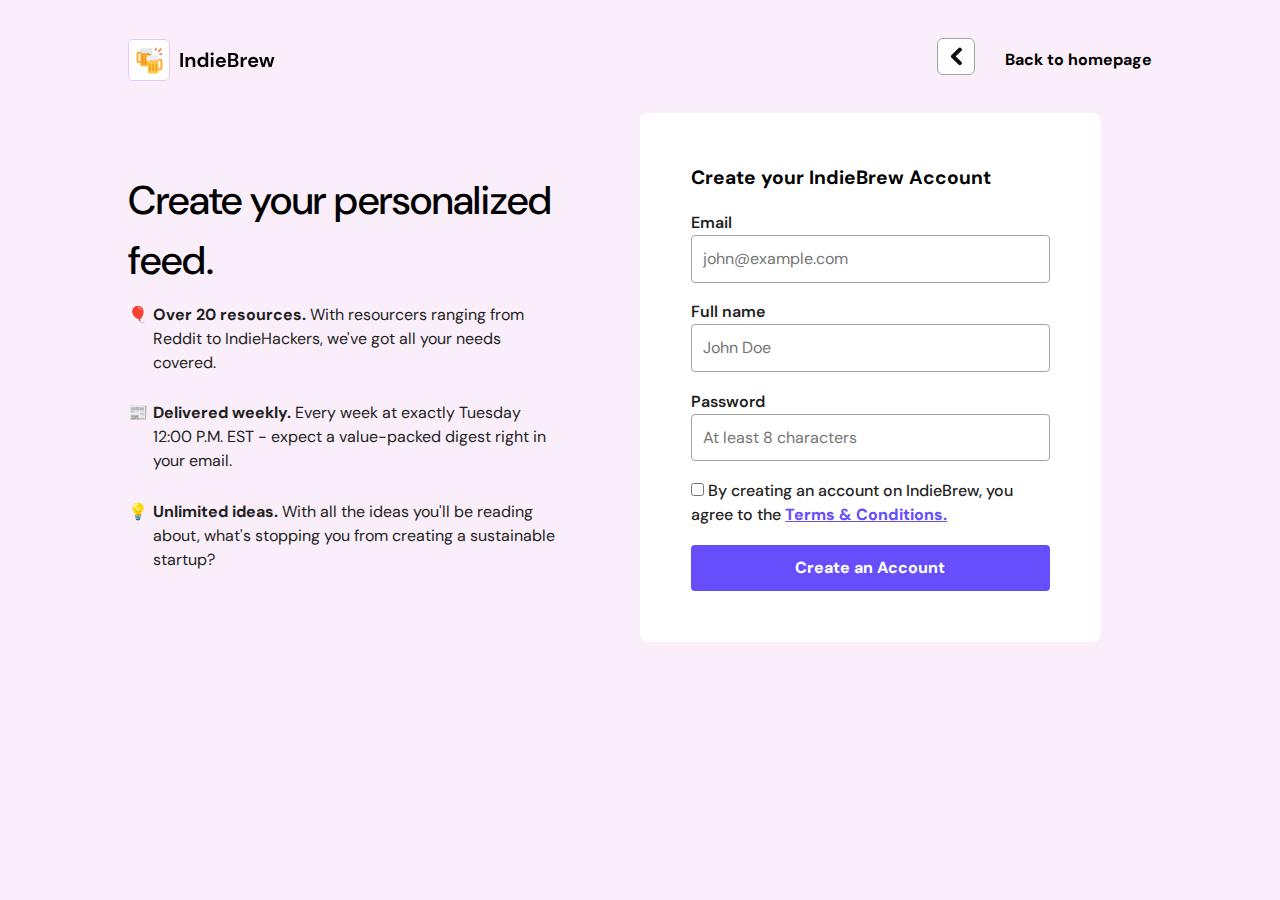
==== sign-up.html @ d805ede8 "sign-up page" ====
<!DOCTYPE html>
<html lang="en">
<head>
    <meta charset="UTF-8">
    <meta name="viewport" content="width=device-width, initial-scale=1.0">
    <title>IndieBrew Sign up</title>

    <link rel="preconnect" href="https://fonts.googleapis.com">
    <link rel="preconnect" href="https://fonts.gstatic.com" crossorigin>
    <link href="https://fonts.googleapis.com/css2?family=DM+Sans:ital,opsz,wght@0,9..40,100..1000;1,9..40,100..1000&display=swap" rel="stylesheet">
    <link rel="stylesheet" href="reset.css">
    <link rel="stylesheet" href="sign-up.css">
</head>
<body>

    <header class="header">
        <img class="logo-indiebew" src="./Assets/logo(1).svg" alt="Logo of IndieBrew">
        <nav class="navbar">
            <a href="index.html">
                <img class="back-arrow-icon" src="./Assets/back-arrow.svg" alt="">
            </a>
            <h1>Back to homepage</h1>
        </nav>
    </header>

    <main>
        <section class="main-infos">
            <h2>Create your personalized feed.</h2>
            
            <section class="main-text">
                <div>
                    <span class="ballon emoji">&#127880;</span>
                    <p class="text"><b>Over 20 resources.</b> With resourcers ranging from Reddit to IndieHackers, we've got all your needs covered.</p>   
                </div>
                <div>
                    <span class="news emoji">&#128240;</span>
                    <p class="text"><b>Delivered weekly.</b> Every week at exactly Tuesday 12:00 P.M. EST - expect a value-packed digest right in your email.</p> 
                </div>
                <div>
                    <span class="lamp emoji">&#128161;</span>
                    <p class="text"><b>Unlimited ideas.</b> With all the ideas you'll be reading about, what's stopping you from creating a sustainable startup?</p>
                </div>
            </section>
            
        </section>

        <section class="forms">
            <div class="forms-title">
                <h2>Create your IndieBrew Account</h2>
            </div>

            <form action="#">
                <div class="box-form">
                    <label class="title-input" for="email">Email</label>
                    <input class="input" type="email" id="email" name="email" placeholder="john@example.com" required>
                </div>
                <div class="box-form">
                    <label class="title-input" for="fullname">Full name</label>
                    <input class="input" type="text" id="fullname" name="fullname" placeholder="John Doe" required>
                </div>
                <div class="box-form">
                    <label class="title-input" for="password">Password</label>
                    <input class="input" type="password" id="password" name="password" placeholder="At least 8 characters" required>
                </div>
            </form>

            <div class="terms">
                <input class="checkbox" type="checkbox" name="terms" id="terms-conditions">
                <label class="check-terms" for="terms-conditions">By creating an account on IndieBrew, you agree to the <u>Terms & Conditions.</u></label>
            </div>

            <button class="create-account">Create an Account</button>
            
        </section>
    </main>
</body>
</html>
---- sign-up.css ----
:root {
    --blue: #2604f9;
    --gray: #5a5a5a;
    --gray2: #a5a4a4;
    --white: #fff;
    --white2:#fdfcf9;
    --black: #1f1f1f;
    --violet: #664efc;
    --light-pink: #f9eef9;
}

body {
    font-family: 'DM Sans', sans-serif;
    background-color: var(--light-pink);
    height: 100vh;
    padding: 3% 10%;
}

/* Header */

.header {
    display: flex;
    justify-content: space-between;
}

.navbar {
    display: flex;
    align-items: center;
    gap: 20px;
}

.back-arrow-icon {
    background-color: #fff;
    border: 1px solid var(--gray2);
    border-radius: 6px;
    display: inline-block;
    margin-right: 10px;
    padding: 8px 12px;
}

main {
   margin-top: 3%; 
   display: grid;
   grid-template-columns: 1fr 1fr;
   align-items: center;
}

.main-infos {
    margin-right: 15%;
}

.main-infos h2 {
    font-size: 2.5rem;
    font-weight: 500;
}

.main-text {
    display: flex;
    flex-flow: column wrap;
    
}

.main-text div {
    display: flex;
    margin: 3% 0;
    gap: 5px;
    flex-shrink: 1;
}

.text {
    color: var(--black);
    font-weight: 400;
}


.forms {
    background-color: var(--white);
    padding: 10%;
    border-radius: 8px;
    display: flex;
    flex-direction: column;
    width: 90%;
}

.forms-title h2 {
    font-size: 1.2rem;
    flex-shrink: 1;
}

.box-form {
    display: flex;
    flex-direction: column;
    margin: 5% 0;
}

.title-input {
    color: var(--black);
    font-weight: 600;
}

.input {
    border: 1px solid var(--gray2);
    padding: 3%;
    border-radius: 4px;
    flex-shrink: 1;
}

.terms {
    margin-bottom: 5%;
    flex-shrink: 1;
}

.check-terms {
    color: var(--black);
    font-weight: 500;
}

.check-terms u {
    color: var(--violet);
    font-weight: 800;
}
.checkbox {
    border: 1px solid var(--gray2);
}

.create-account {
    border: none;
    padding: 3%;
    border-radius: 4px;
    background-color: var(--violet);
    color: var(--white);
    font-weight: 800;
    flex-shrink: 1;
}

@media (max-width: 810px) {
    body {
        padding: 3%;
    }

    main {
        display: flex;
        flex-direction: column;
    }
    .forms {
        width: 100%;
    }
}

@media (max-width: 560px) {
    .navbar h1 {
        display: none;
    }
    body {
        padding: 5%;
    }
}
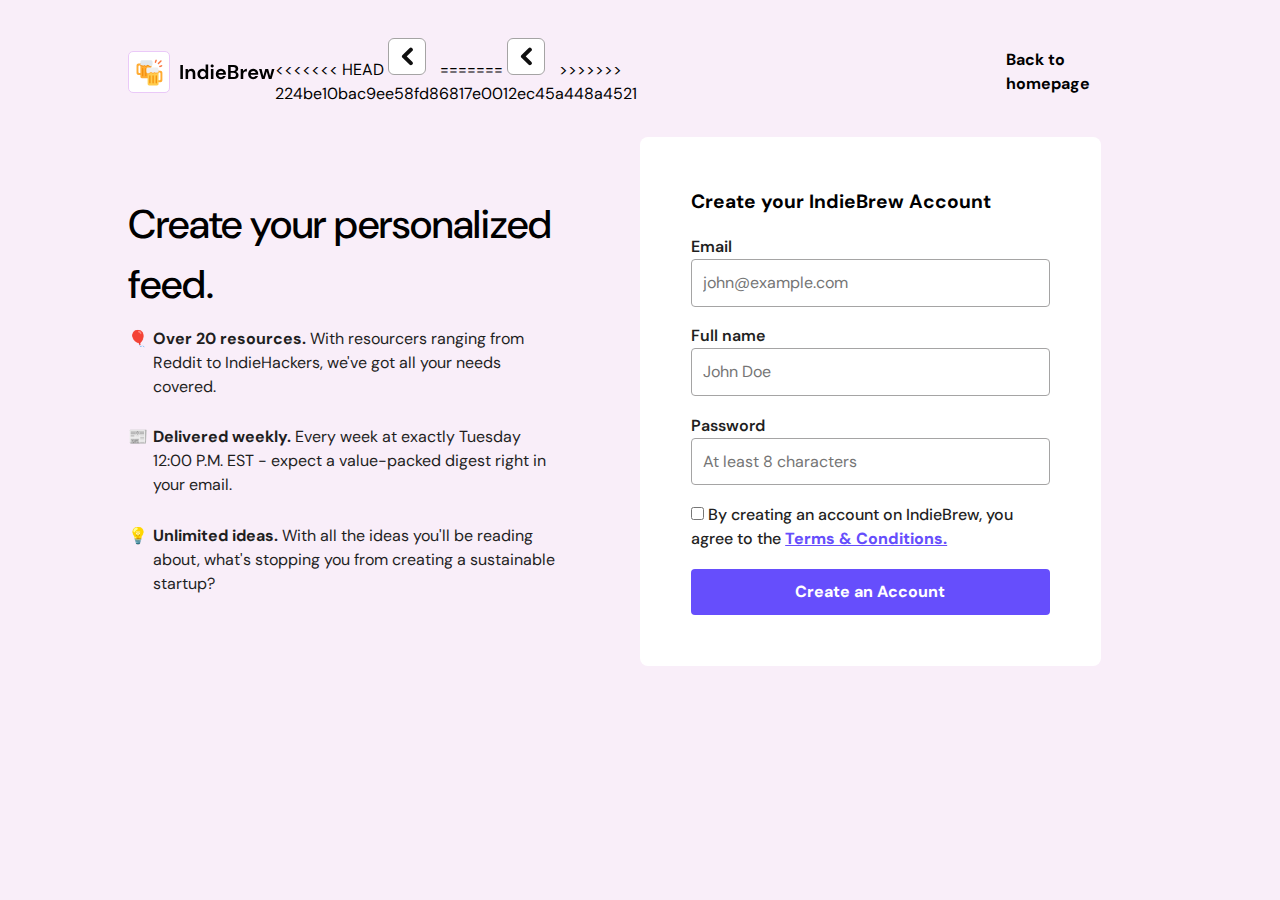
==== commit 55e051ff: "Merge branch 'main' of https://github.com/ligya-augusto/indiebrew-codewell" ====
--- a/sign-up.html
+++ b/sign-up.html
@@ -8,16 +8,20 @@
     <link rel="preconnect" href="https://fonts.googleapis.com">
     <link rel="preconnect" href="https://fonts.gstatic.com" crossorigin>
     <link href="https://fonts.googleapis.com/css2?family=DM+Sans:ital,opsz,wght@0,9..40,100..1000;1,9..40,100..1000&display=swap" rel="stylesheet">
-    <link rel="stylesheet" href="reset.css">
-    <link rel="stylesheet" href="sign-up.css">
+    <link rel="stylesheet" href="./Assets/css/reset.css">
+    <link rel="stylesheet" href="./Assets/css/sign-up.css">
 </head>
 <body>
 
     <header class="header">
-        <img class="logo-indiebew" src="./Assets/logo(1).svg" alt="Logo of IndieBrew">
+        <img class="logo-indiebew" src="./img/logo(1).svg" alt="Logo of IndieBrew">
         <nav class="navbar">
             <a href="index.html">
-                <img class="back-arrow-icon" src="./Assets/back-arrow.svg" alt="">
+<<<<<<< HEAD
+                <img class="back-arrow-icon" src="./img/back-arrow.svg" alt="">
+=======
+                <img class="back-arrow-icon" src="./Assets/img/back-arrow.svg" alt="">
+>>>>>>> 224be10bac9ee58fd86817e0012ec45a448a4521
             </a>
             <h1>Back to homepage</h1>
         </nav>
--- a/Assets/css/sign-up.css
+++ b/Assets/css/sign-up.css
@@ -0,0 +1,161 @@
+:root {
+    --blue: #2604f9;
+    --gray: #5a5a5a;
+    --gray2: #a5a4a4;
+    --white: #fff;
+    --white2:#fdfcf9;
+    --black: #1f1f1f;
+    --violet: #664efc;
+    --light-pink: #f9eef9;
+}
+
+body {
+    font-family: 'DM Sans', sans-serif;
+    background-color: var(--light-pink);
+    height: 100vh;
+    padding: 3% 10%;
+}
+
+/* Header */
+
+.header {
+    display: flex;
+    justify-content: space-between;
+}
+
+.navbar {
+    display: flex;
+    align-items: center;
+    gap: 20px;
+}
+
+.back-arrow-icon {
+    background-color: #fff;
+    border: 1px solid var(--gray2);
+    border-radius: 6px;
+    display: inline-block;
+    margin-right: 10px;
+    padding: 8px 12px;
+}
+
+main {
+   margin-top: 3%; 
+   display: grid;
+   grid-template-columns: 1fr 1fr;
+   align-items: center;
+}
+
+.main-infos {
+    margin-right: 15%;
+}
+
+.main-infos h2 {
+    font-size: 2.5rem;
+    font-weight: 500;
+}
+
+.main-text {
+    display: flex;
+    flex-flow: column wrap;
+    
+}
+
+.main-text div {
+    display: flex;
+    margin: 3% 0;
+    gap: 5px;
+    flex-shrink: 1;
+}
+
+.text {
+    color: var(--black);
+    font-weight: 400;
+}
+
+
+.forms {
+    background-color: var(--white);
+    padding: 10%;
+    border-radius: 8px;
+    display: flex;
+    flex-direction: column;
+    width: 90%;
+}
+
+.forms-title h2 {
+    font-size: 1.2rem;
+    flex-shrink: 1;
+}
+
+.box-form {
+    display: flex;
+    flex-direction: column;
+    margin: 5% 0;
+}
+
+.title-input {
+    color: var(--black);
+    font-weight: 600;
+}
+
+.input {
+    border: 1px solid var(--gray2);
+    padding: 3%;
+    border-radius: 4px;
+    flex-shrink: 1;
+}
+
+.terms {
+    margin-bottom: 5%;
+    flex-shrink: 1;
+}
+
+.check-terms {
+    color: var(--black);
+    font-weight: 500;
+}
+
+.check-terms u {
+    color: var(--violet);
+    font-weight: 800;
+}
+.checkbox {
+    border: 1px solid var(--gray2);
+}
+
+.create-account {
+    border: none;
+    padding: 3%;
+    border-radius: 4px;
+    background-color: var(--violet);
+    color: var(--white);
+    font-weight: 800;
+    flex-shrink: 1;
+}
+
+@media (max-width: 810px) {
+    body {
+        padding: 3%;
+    }
+
+    main {
+        display: flex;
+        flex-direction: column;
+    }
+    .forms {
+        width: 100%;
+    }
+}
+
+@media (max-width: 560px) {
+    .navbar h1 {
+        display: none;
+    }
+    body {
+        padding: 5%;
+    }
+
+    .main-infos h2 {
+        font-size: 2rem;
+    }
+}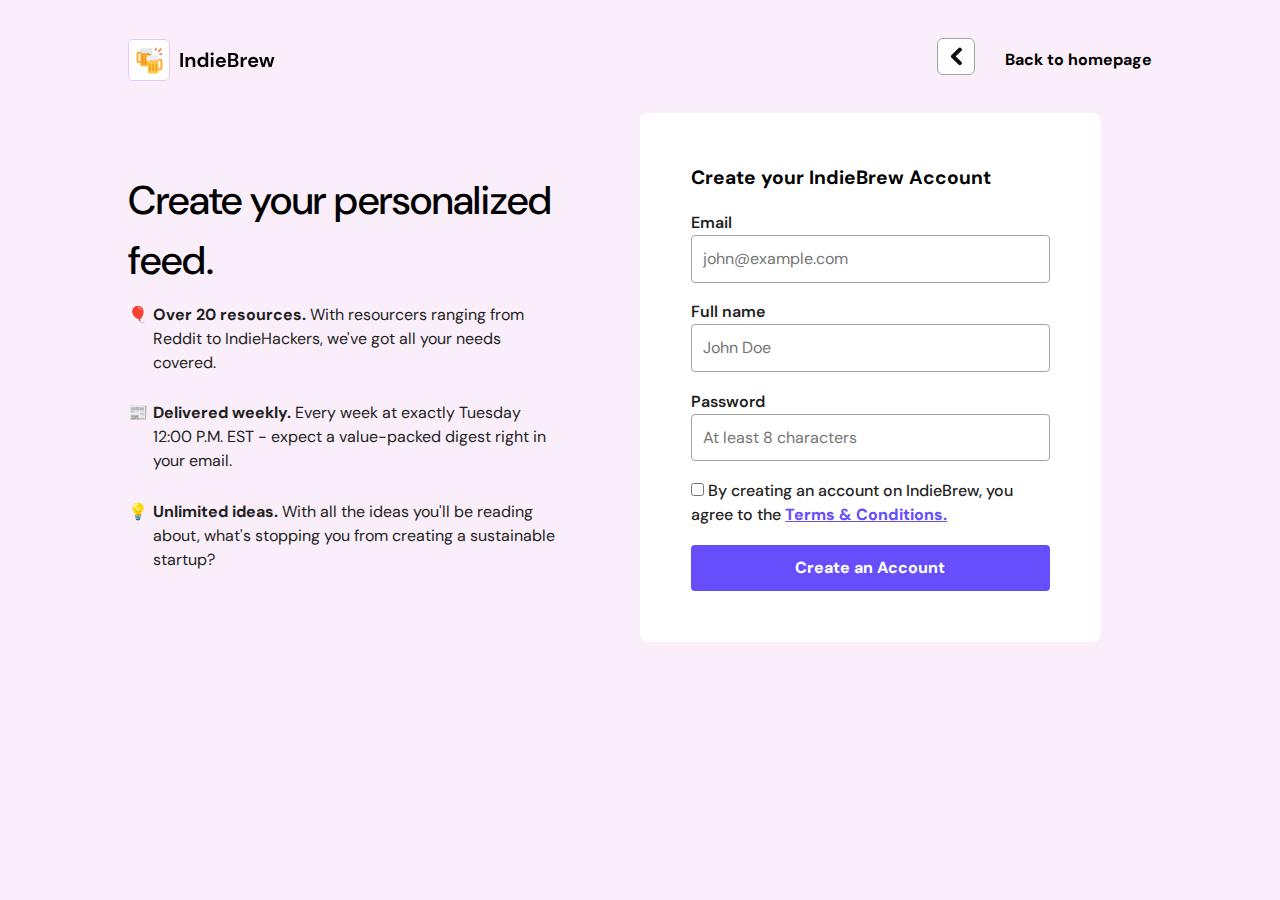
==== commit 25e3a28f: "initial commit" ====
--- a/sign-up.html
+++ b/sign-up.html
@@ -8,20 +8,16 @@
     <link rel="preconnect" href="https://fonts.googleapis.com">
     <link rel="preconnect" href="https://fonts.gstatic.com" crossorigin>
     <link href="https://fonts.googleapis.com/css2?family=DM+Sans:ital,opsz,wght@0,9..40,100..1000;1,9..40,100..1000&display=swap" rel="stylesheet">
-    <link rel="stylesheet" href="./Assets/css/reset.css">
-    <link rel="stylesheet" href="./Assets/css/sign-up.css">
+    <link rel="stylesheet" href="./css/reset.css">
+    <link rel="stylesheet" href="./css/sign-up.css">
 </head>
 <body>
 
     <header class="header">
-        <img class="logo-indiebew" src="./img/logo(1).svg" alt="Logo of IndieBrew">
+        <img class="logo-indiebew" src="./Assets/logo(1).svg" alt="Logo of IndieBrew">
         <nav class="navbar">
             <a href="index.html">
-<<<<<<< HEAD
-                <img class="back-arrow-icon" src="./img/back-arrow.svg" alt="">
-=======
-                <img class="back-arrow-icon" src="./Assets/img/back-arrow.svg" alt="">
->>>>>>> 224be10bac9ee58fd86817e0012ec45a448a4521
+                <img class="back-arrow-icon" src="./Assets/back-arrow.svg" alt="">
             </a>
             <h1>Back to homepage</h1>
         </nav>
--- a/css/sign-up.css
+++ b/css/sign-up.css
@@ -0,0 +1,161 @@
+:root {
+    --blue: #2604f9;
+    --gray: #5a5a5a;
+    --gray2: #a5a4a4;
+    --white: #fff;
+    --white2:#fdfcf9;
+    --black: #1f1f1f;
+    --violet: #664efc;
+    --light-pink: #f9eef9;
+}
+
+body {
+    font-family: 'DM Sans', sans-serif;
+    background-color: var(--light-pink);
+    height: 100vh;
+    padding: 3% 10%;
+}
+
+/* Header */
+
+.header {
+    display: flex;
+    justify-content: space-between;
+}
+
+.navbar {
+    display: flex;
+    align-items: center;
+    gap: 20px;
+}
+
+.back-arrow-icon {
+    background-color: #fff;
+    border: 1px solid var(--gray2);
+    border-radius: 6px;
+    display: inline-block;
+    margin-right: 10px;
+    padding: 8px 12px;
+}
+
+main {
+   margin-top: 3%; 
+   display: grid;
+   grid-template-columns: 1fr 1fr;
+   align-items: center;
+}
+
+.main-infos {
+    margin-right: 15%;
+}
+
+.main-infos h2 {
+    font-size: 2.5rem;
+    font-weight: 500;
+}
+
+.main-text {
+    display: flex;
+    flex-flow: column wrap;
+    
+}
+
+.main-text div {
+    display: flex;
+    margin: 3% 0;
+    gap: 5px;
+    flex-shrink: 1;
+}
+
+.text {
+    color: var(--black);
+    font-weight: 400;
+}
+
+
+.forms {
+    background-color: var(--white);
+    padding: 10%;
+    border-radius: 8px;
+    display: flex;
+    flex-direction: column;
+    width: 90%;
+}
+
+.forms-title h2 {
+    font-size: 1.2rem;
+    flex-shrink: 1;
+}
+
+.box-form {
+    display: flex;
+    flex-direction: column;
+    margin: 5% 0;
+}
+
+.title-input {
+    color: var(--black);
+    font-weight: 600;
+}
+
+.input {
+    border: 1px solid var(--gray2);
+    padding: 3%;
+    border-radius: 4px;
+    flex-shrink: 1;
+}
+
+.terms {
+    margin-bottom: 5%;
+    flex-shrink: 1;
+}
+
+.check-terms {
+    color: var(--black);
+    font-weight: 500;
+}
+
+.check-terms u {
+    color: var(--violet);
+    font-weight: 800;
+}
+.checkbox {
+    border: 1px solid var(--gray2);
+}
+
+.create-account {
+    border: none;
+    padding: 3%;
+    border-radius: 4px;
+    background-color: var(--violet);
+    color: var(--white);
+    font-weight: 800;
+    flex-shrink: 1;
+}
+
+@media (max-width: 810px) {
+    body {
+        padding: 3%;
+    }
+
+    main {
+        display: flex;
+        flex-direction: column;
+    }
+    .forms {
+        width: 100%;
+    }
+}
+
+@media (max-width: 560px) {
+    .navbar h1 {
+        display: none;
+    }
+    body {
+        padding: 5%;
+    }
+
+    .main-infos h2 {
+        font-size: 2rem;
+    }
+}